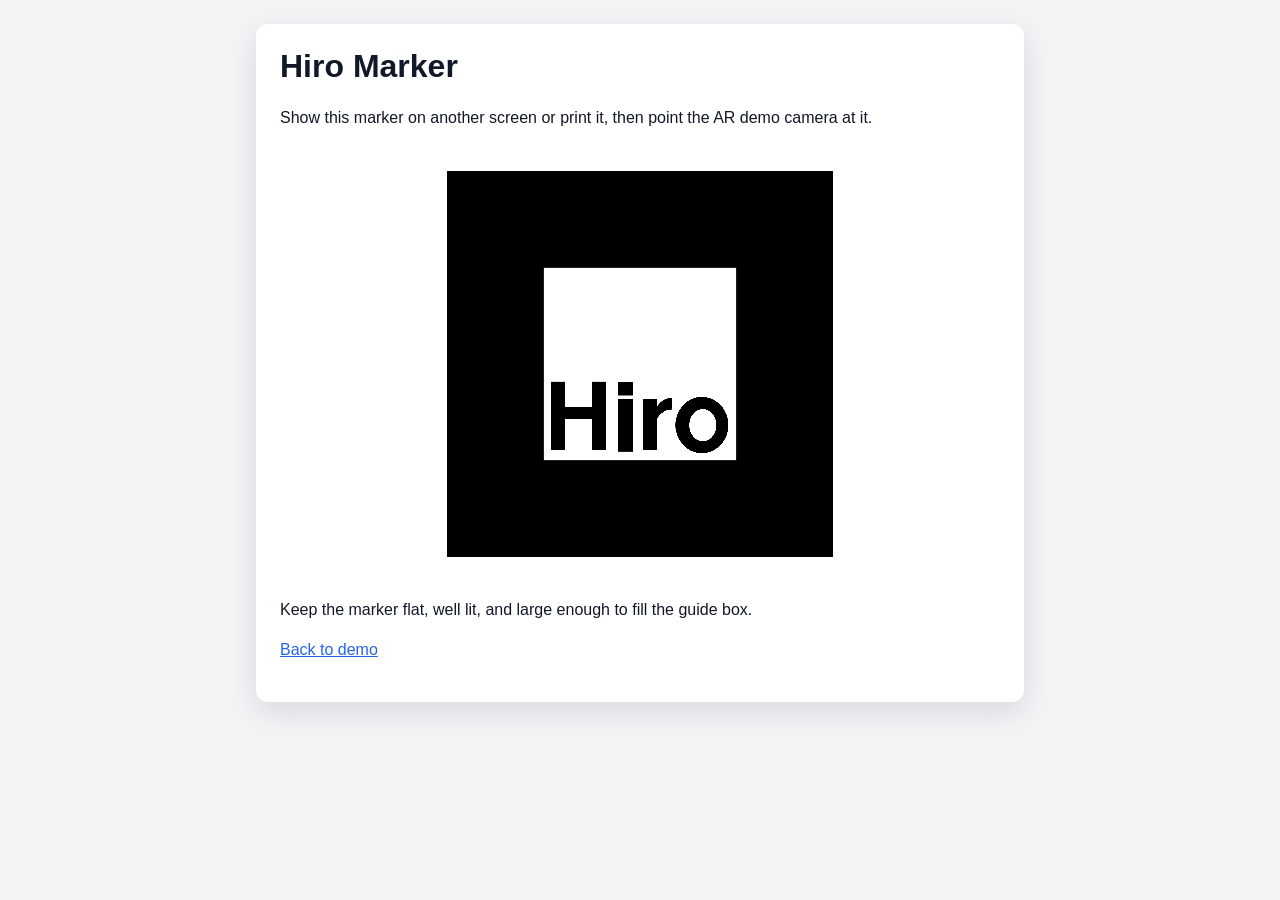
==== marker.html @ b1f1c274 "dsfdsf" ====
<!DOCTYPE html>
<html lang="en">
  <head>
    <meta charset="UTF-8" />
    <meta name="viewport" content="width=device-width, initial-scale=1.0" />
    <title>Hiro Marker</title>
    <style>
      body {
        margin: 0;
        padding: 24px;
        color: #111827;
        background: #f3f4f6;
        font-family: sans-serif;
      }

      main {
        max-width: 720px;
        margin: 0 auto;
        padding: 24px;
        background: white;
        border-radius: 12px;
        box-shadow: 0 10px 30px rgba(15, 23, 42, 0.12);
      }

      h1 {
        margin-top: 0;
      }

      p {
        line-height: 1.5;
      }

      img {
        display: block;
        width: 100%;
        max-width: 420px;
        margin: 24px auto;
        background: white;
        image-rendering: pixelated;
      }

      a {
        color: #2563eb;
      }

      @media print {
        body {
          padding: 0;
          background: white;
        }

        main {
          max-width: none;
          padding: 0;
          box-shadow: none;
        }

        .no-print {
          display: none;
        }
      }
    </style>
  </head>
  <body>
    <main>
      <h1>Hiro Marker</h1>
      <p>
        Show this marker on another screen or print it, then point the AR demo
        camera at it.
      </p>
      <img
        src="./hiro.png"
        alt="Hiro marker"
      />
      <p>Keep the marker flat, well lit, and large enough to fill the guide box.</p>
      <p class="no-print"><a href="./index.html">Back to demo</a></p>
    </main>
  </body>
</html>
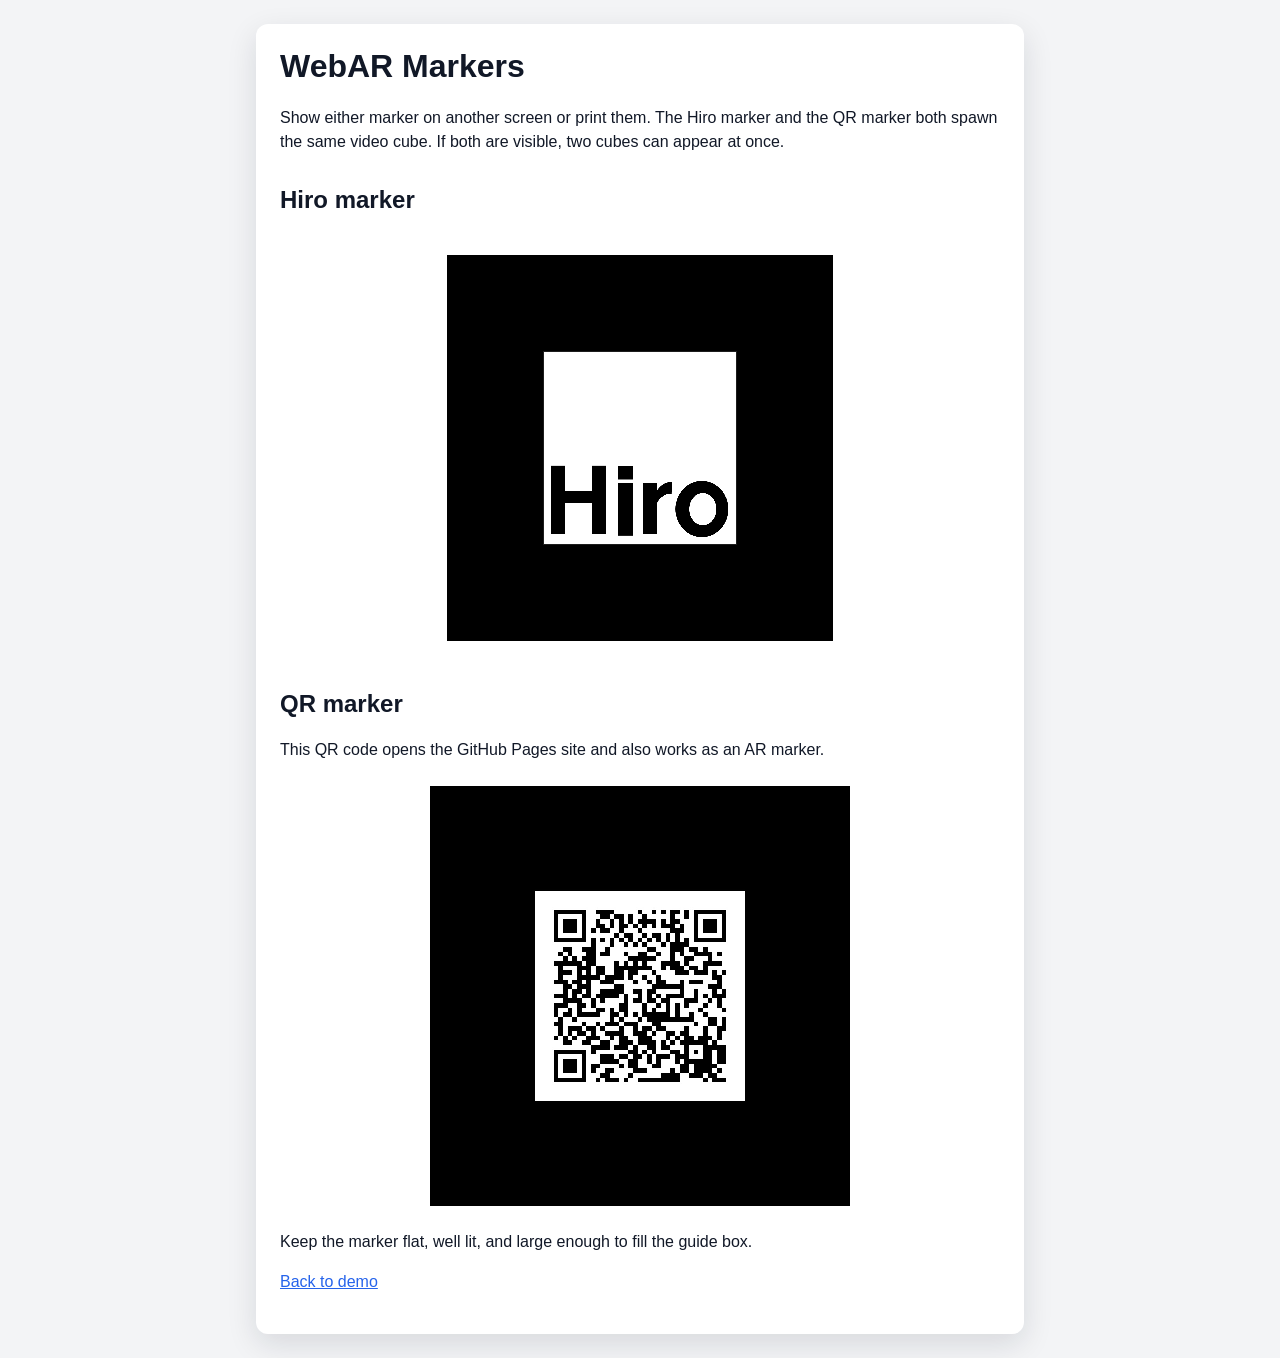
==== commit 89080c1d: "ffgggg" ====
--- a/marker.html
+++ b/marker.html
@@ -3,7 +3,7 @@
   <head>
     <meta charset="UTF-8" />
     <meta name="viewport" content="width=device-width, initial-scale=1.0" />
-    <title>Hiro Marker</title>
+    <title>WebAR Markers</title>
     <style>
       body {
         margin: 0;
@@ -24,6 +24,10 @@
 
       h1 {
         margin-top: 0;
+      }
+
+      h2 {
+        margin-top: 32px;
       }
 
       p {
@@ -63,14 +67,24 @@
   </head>
   <body>
     <main>
-      <h1>Hiro Marker</h1>
+      <h1>WebAR Markers</h1>
       <p>
-        Show this marker on another screen or print it, then point the AR demo
-        camera at it.
+        Show either marker on another screen or print them. The Hiro marker and
+        the QR marker both spawn the same video cube. If both are visible, two
+        cubes can appear at once.
       </p>
+      <h2>Hiro marker</h2>
       <img
         src="./hiro.png"
         alt="Hiro marker"
+      />
+      <h2>QR marker</h2>
+      <p>
+        This QR code opens the GitHub Pages site and also works as an AR marker.
+      </p>
+      <img
+        src="./github-pages-qr-marker.jpg"
+        alt="QR marker for the WebAR demo"
       />
       <p>Keep the marker flat, well lit, and large enough to fill the guide box.</p>
       <p class="no-print"><a href="./index.html">Back to demo</a></p>
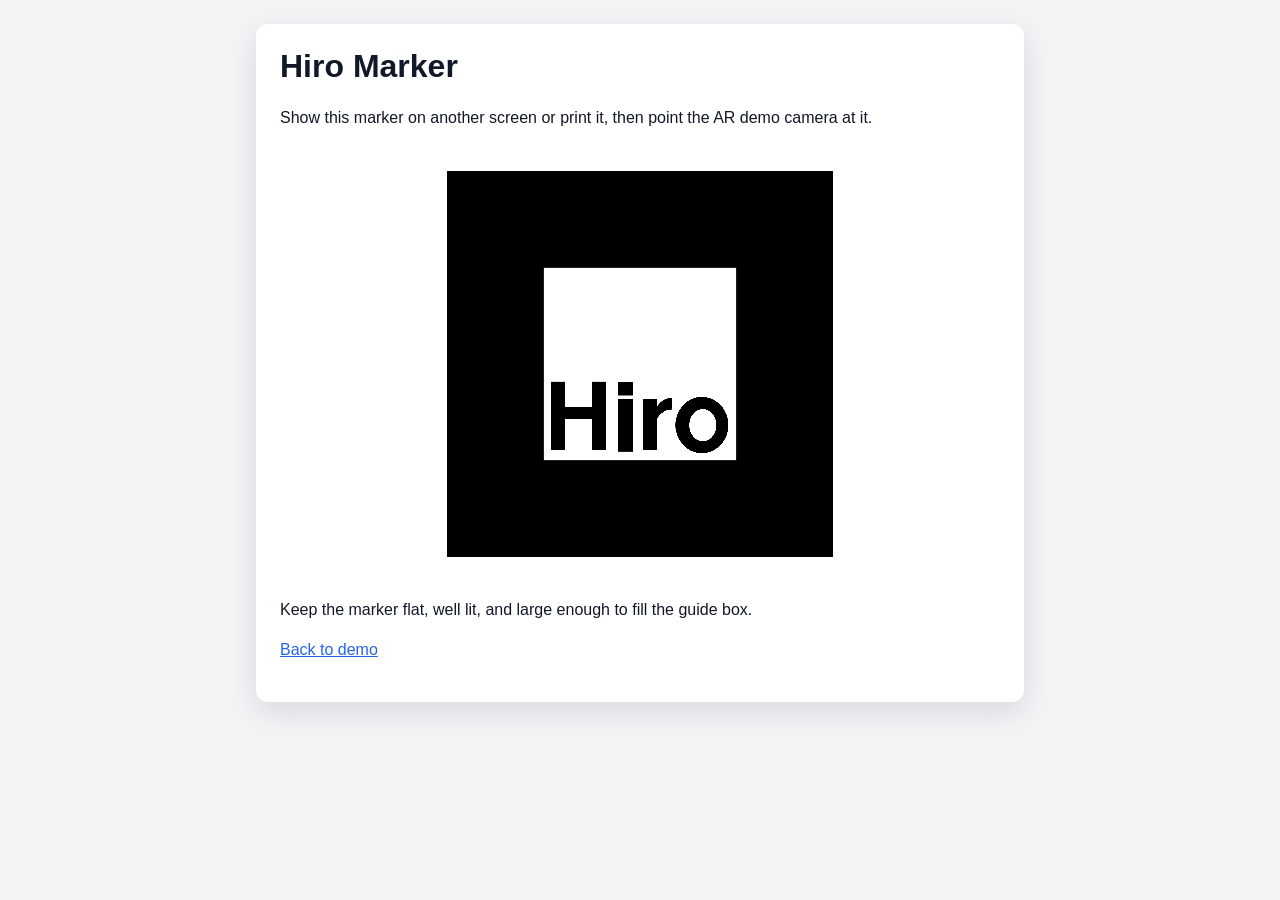
==== commit 6985b90c: "Revert "ffgggg" This reverts commit 89080c1d204ecedd4557e706b2b00c671c0597da." ====
--- a/marker.html
+++ b/marker.html
@@ -3,7 +3,7 @@
   <head>
     <meta charset="UTF-8" />
     <meta name="viewport" content="width=device-width, initial-scale=1.0" />
-    <title>WebAR Markers</title>
+    <title>Hiro Marker</title>
     <style>
       body {
         margin: 0;
@@ -24,10 +24,6 @@
 
       h1 {
         margin-top: 0;
-      }
-
-      h2 {
-        margin-top: 32px;
       }
 
       p {
@@ -67,24 +63,14 @@
   </head>
   <body>
     <main>
-      <h1>WebAR Markers</h1>
+      <h1>Hiro Marker</h1>
       <p>
-        Show either marker on another screen or print them. The Hiro marker and
-        the QR marker both spawn the same video cube. If both are visible, two
-        cubes can appear at once.
+        Show this marker on another screen or print it, then point the AR demo
+        camera at it.
       </p>
-      <h2>Hiro marker</h2>
       <img
         src="./hiro.png"
         alt="Hiro marker"
-      />
-      <h2>QR marker</h2>
-      <p>
-        This QR code opens the GitHub Pages site and also works as an AR marker.
-      </p>
-      <img
-        src="./github-pages-qr-marker.jpg"
-        alt="QR marker for the WebAR demo"
       />
       <p>Keep the marker flat, well lit, and large enough to fill the guide box.</p>
       <p class="no-print"><a href="./index.html">Back to demo</a></p>
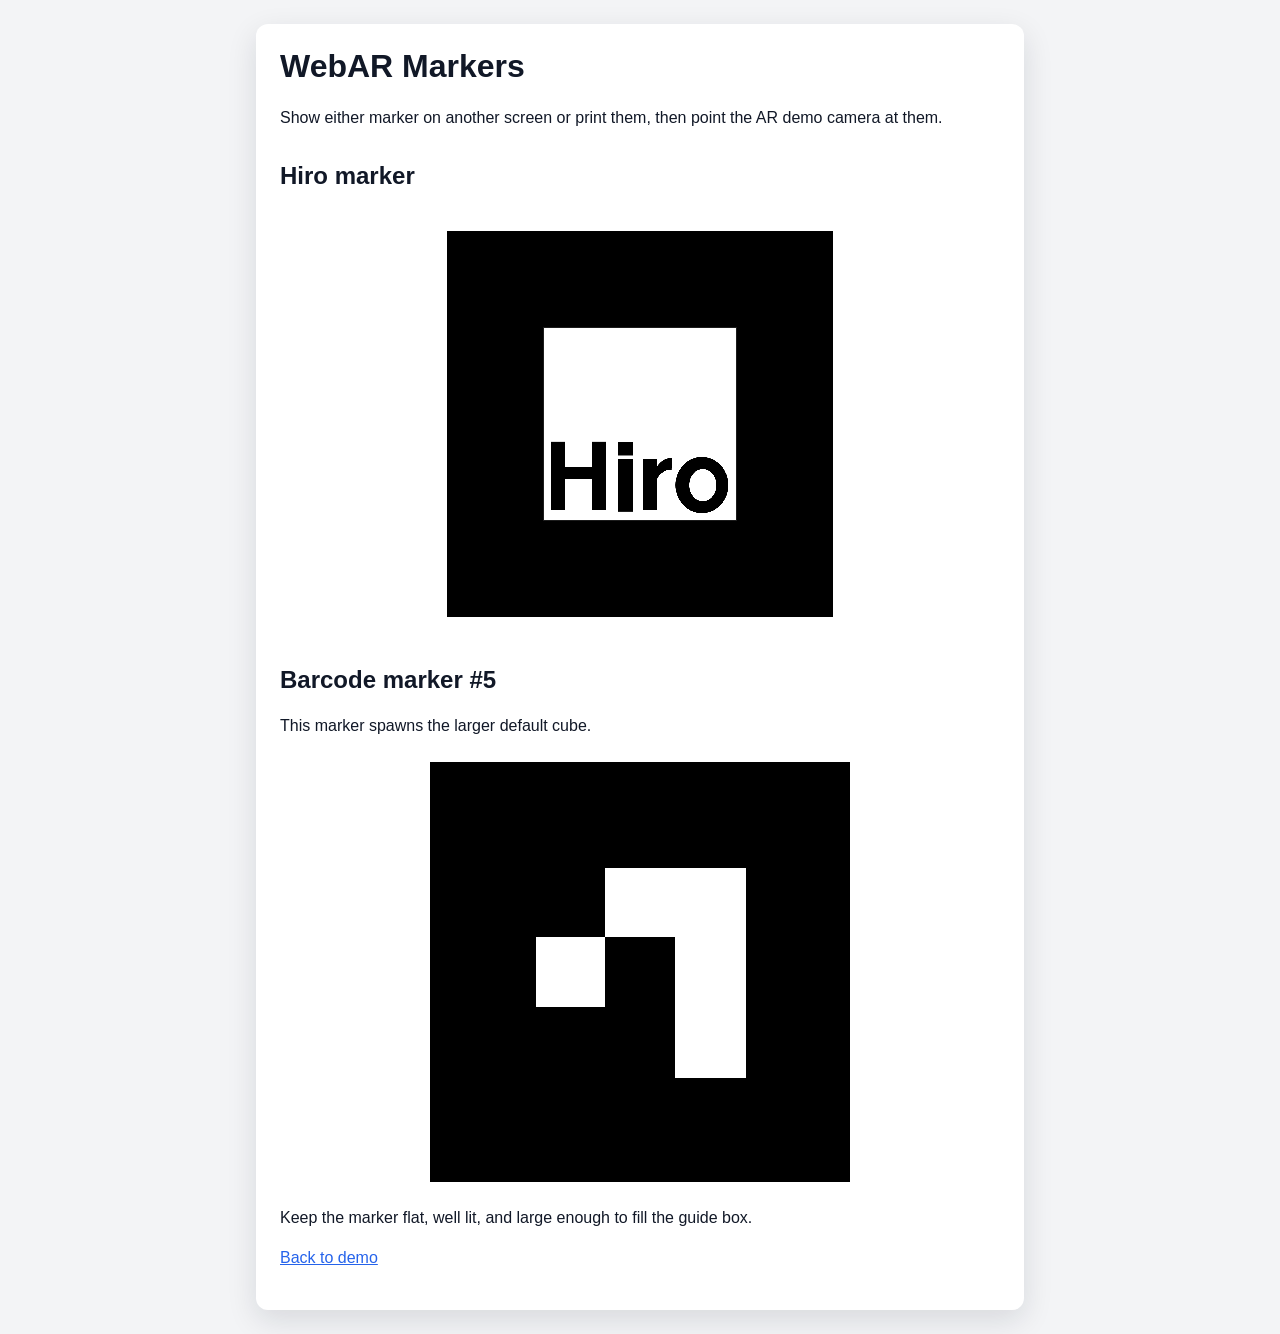
==== commit 0d75f33b: "rerwrewr" ====
--- a/marker.html
+++ b/marker.html
@@ -3,7 +3,7 @@
   <head>
     <meta charset="UTF-8" />
     <meta name="viewport" content="width=device-width, initial-scale=1.0" />
-    <title>Hiro Marker</title>
+    <title>WebAR Markers</title>
     <style>
       body {
         margin: 0;
@@ -24,6 +24,10 @@
 
       h1 {
         margin-top: 0;
+      }
+
+      h2 {
+        margin-top: 32px;
       }
 
       p {
@@ -63,14 +67,23 @@
   </head>
   <body>
     <main>
-      <h1>Hiro Marker</h1>
+      <h1>WebAR Markers</h1>
       <p>
-        Show this marker on another screen or print it, then point the AR demo
-        camera at it.
+        Show either marker on another screen or print them, then point the AR
+        demo camera at them.
       </p>
+      <h2>Hiro marker</h2>
       <img
         src="./hiro.png"
         alt="Hiro marker"
+      />
+      <h2>Barcode marker #5</h2>
+      <p>
+        This marker spawns the larger default cube.
+      </p>
+      <img
+        src="./assets/markers/barcode-5@4x.png"
+        alt="Barcode marker number 5"
       />
       <p>Keep the marker flat, well lit, and large enough to fill the guide box.</p>
       <p class="no-print"><a href="./index.html">Back to demo</a></p>
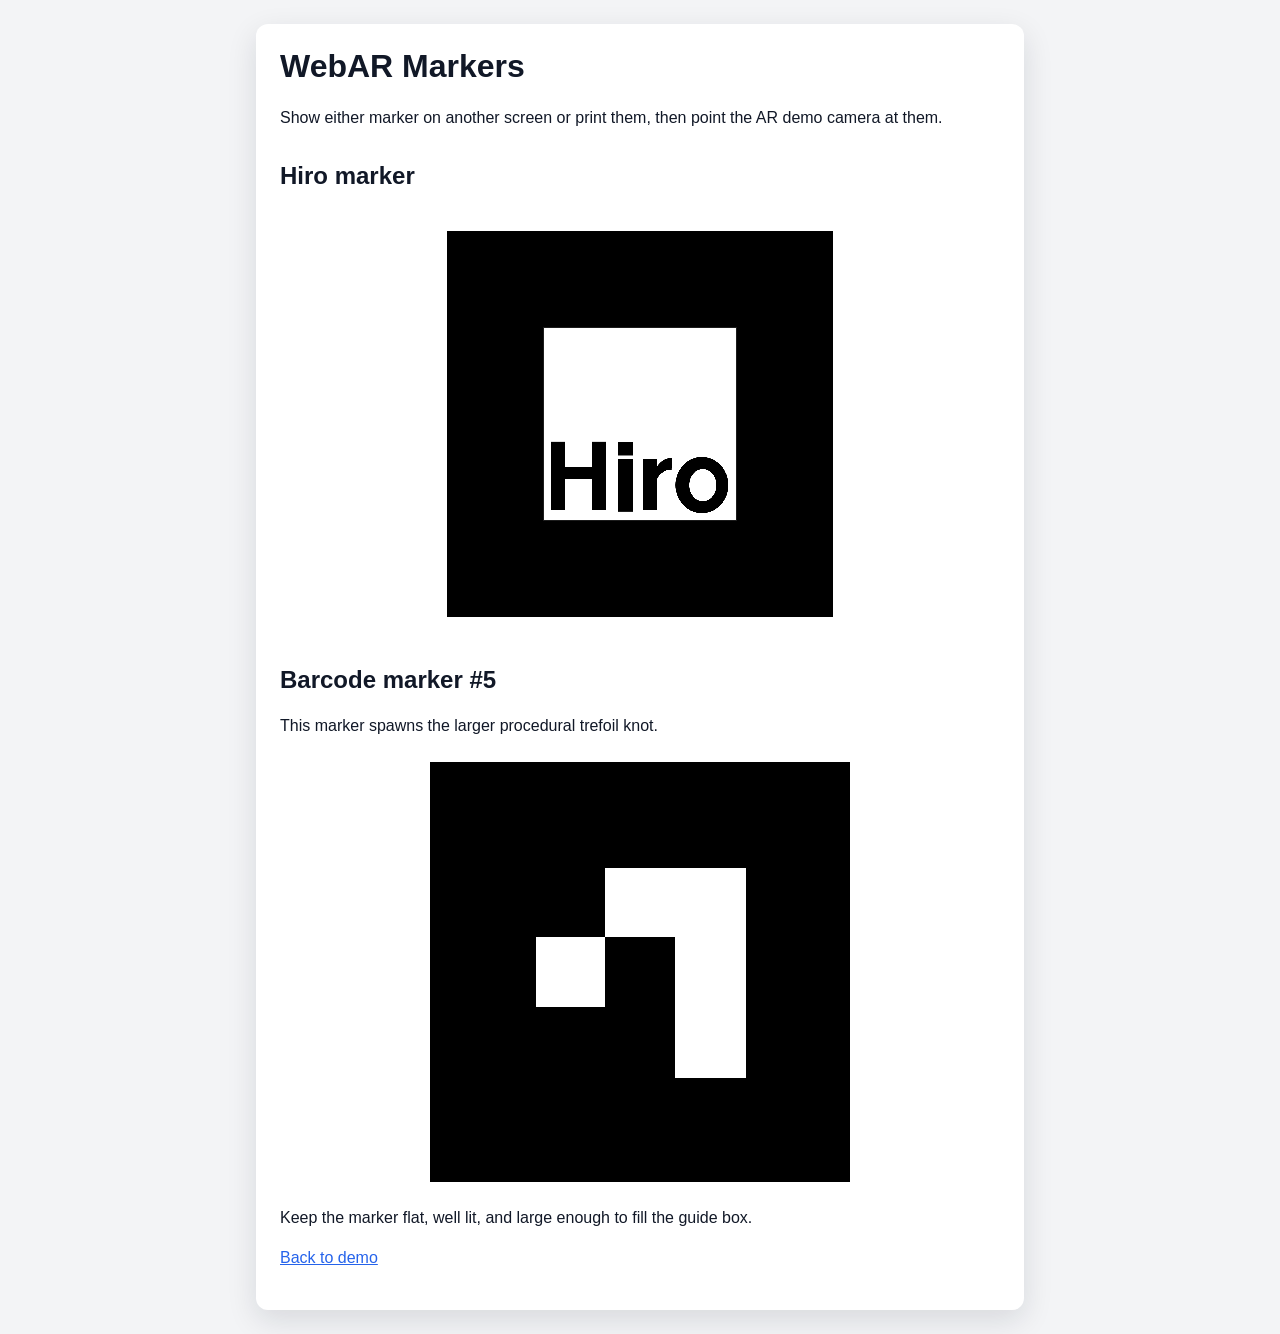
==== commit 62105b17: "trefoil" ====
--- a/marker.html
+++ b/marker.html
@@ -79,7 +79,7 @@
       />
       <h2>Barcode marker #5</h2>
       <p>
-        This marker spawns the larger default cube.
+        This marker spawns the larger procedural trefoil knot.
       </p>
       <img
         src="./assets/markers/barcode-5@4x.png"
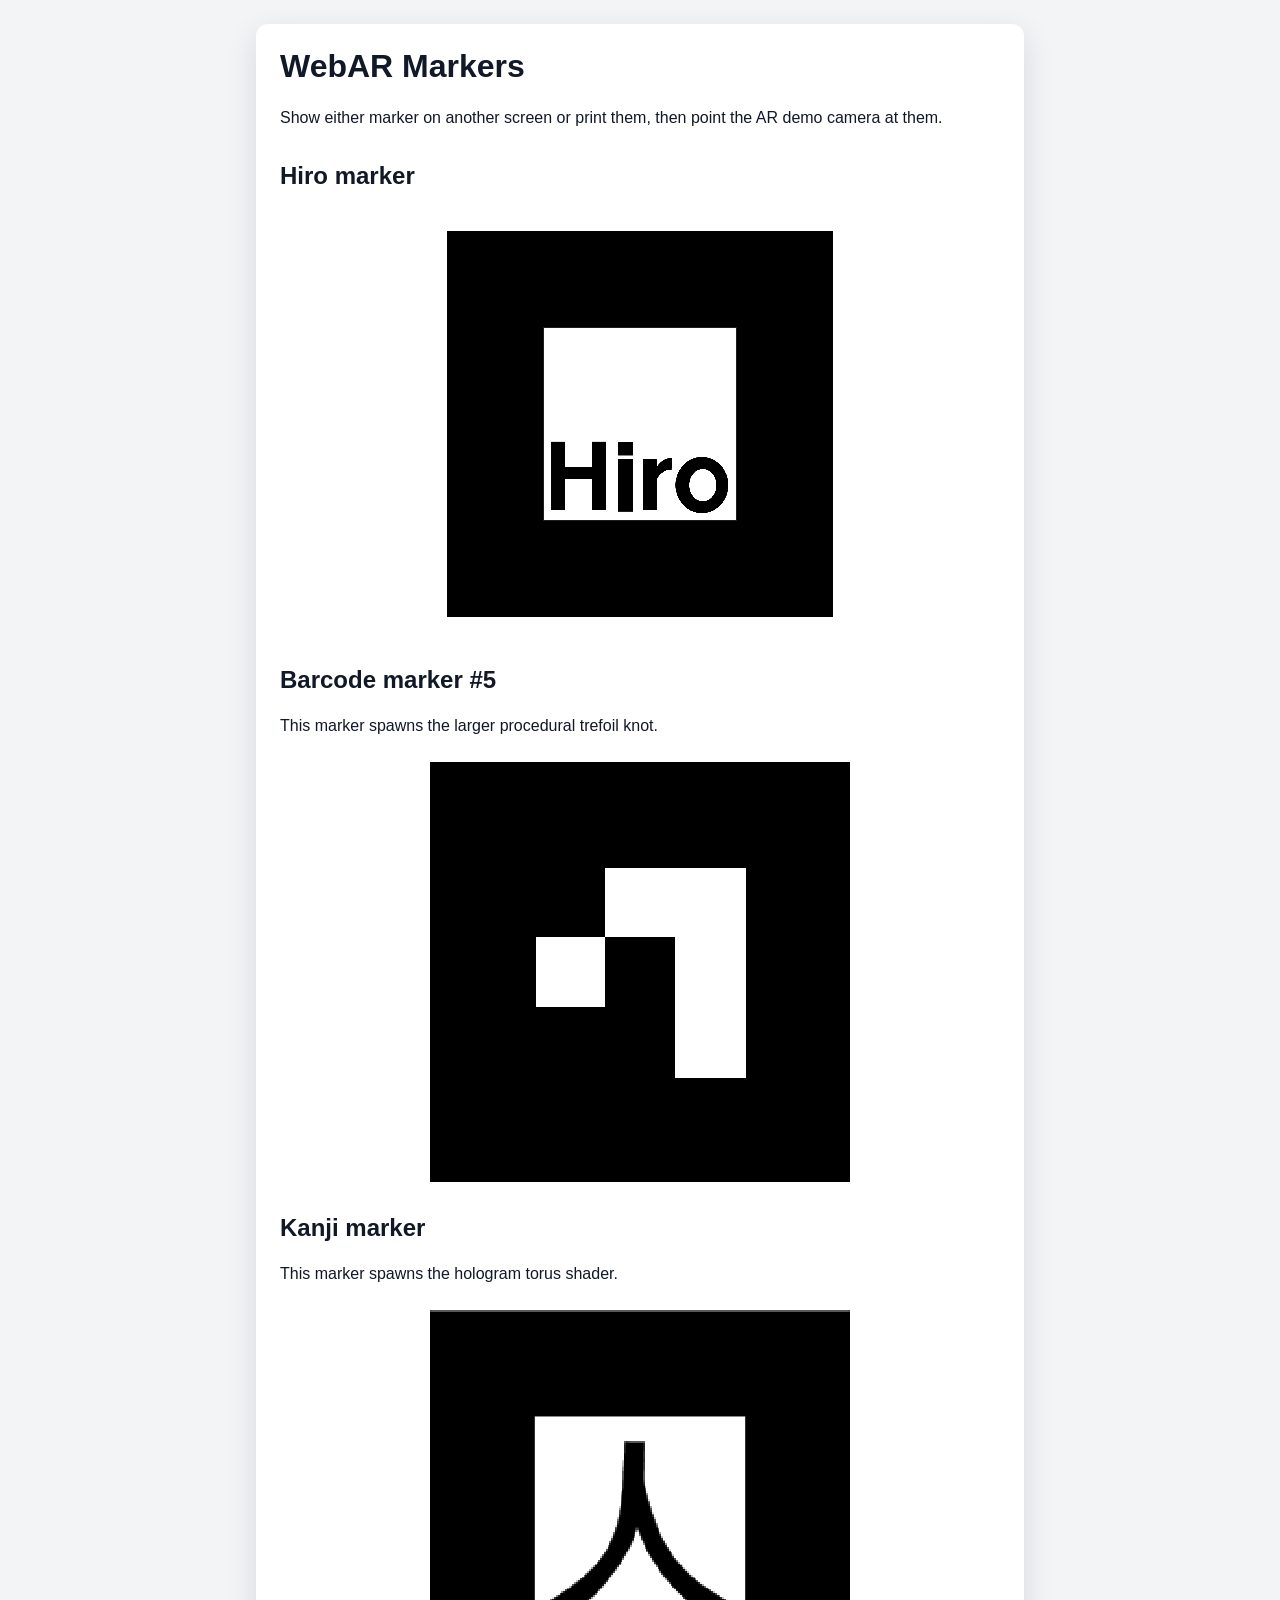
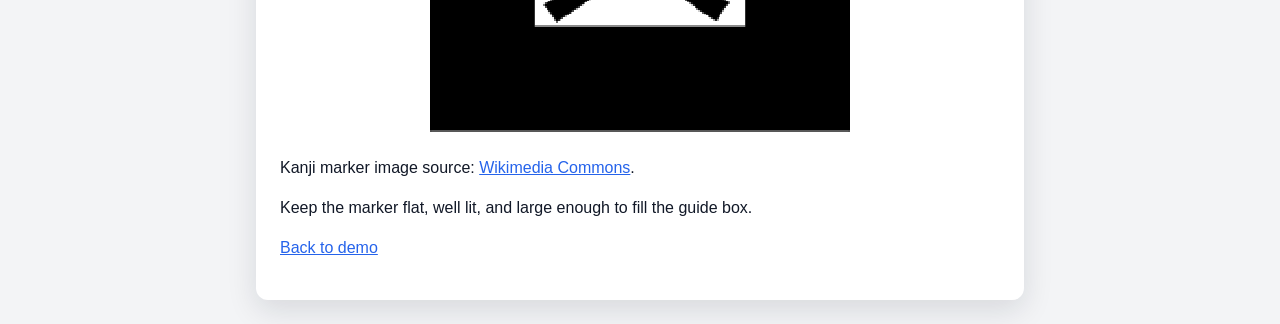
==== commit d5b8d22c: "fgadsfdsfsd" ====
--- a/marker.html
+++ b/marker.html
@@ -85,6 +85,18 @@
         src="./assets/markers/barcode-5@4x.png"
         alt="Barcode marker number 5"
       />
+      <h2>Kanji marker</h2>
+      <p>
+        This marker spawns the hologram torus shader.
+      </p>
+      <img
+        src="./assets/markers/kanji-marker.png"
+        alt="Kanji marker"
+      />
+      <p class="no-print">
+        Kanji marker image source:
+        <a href="https://commons.wikimedia.org/wiki/File:Kanji_marker_ARjs.png">Wikimedia Commons</a>.
+      </p>
       <p>Keep the marker flat, well lit, and large enough to fill the guide box.</p>
       <p class="no-print"><a href="./index.html">Back to demo</a></p>
     </main>
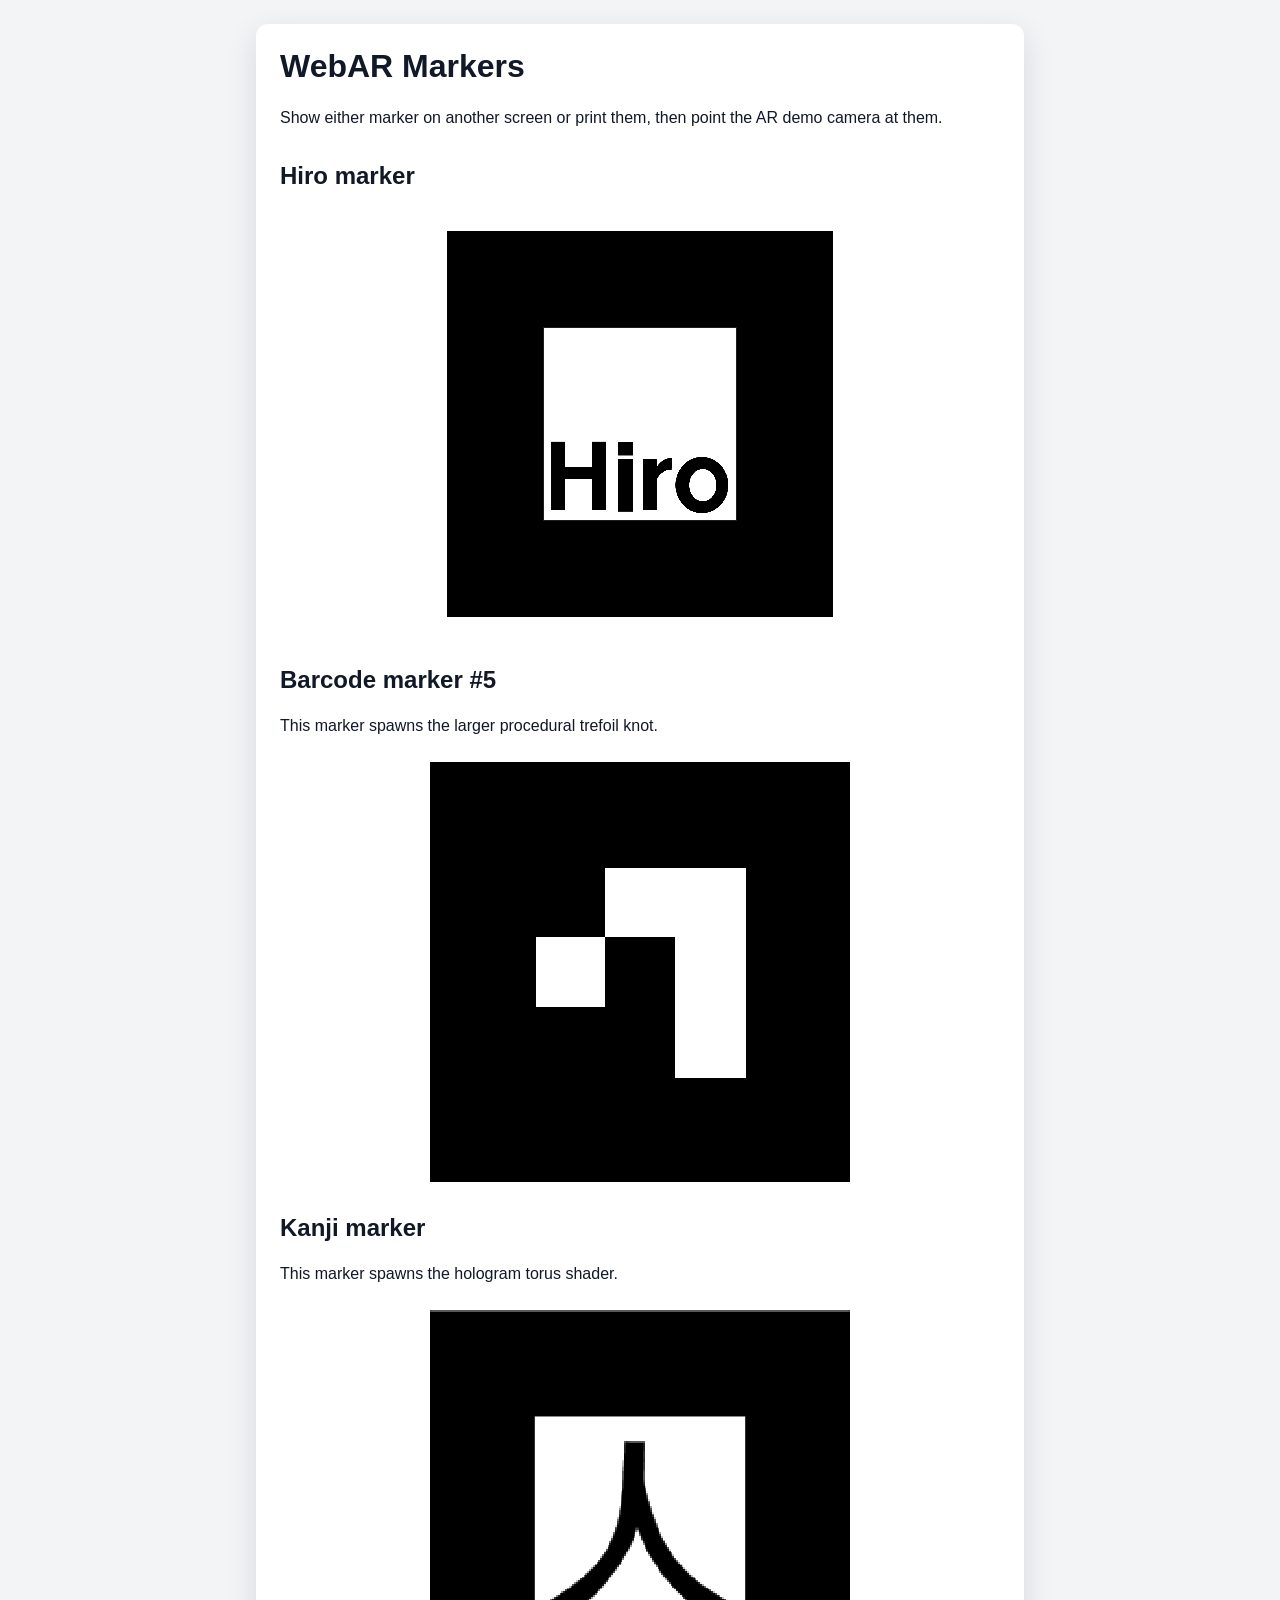
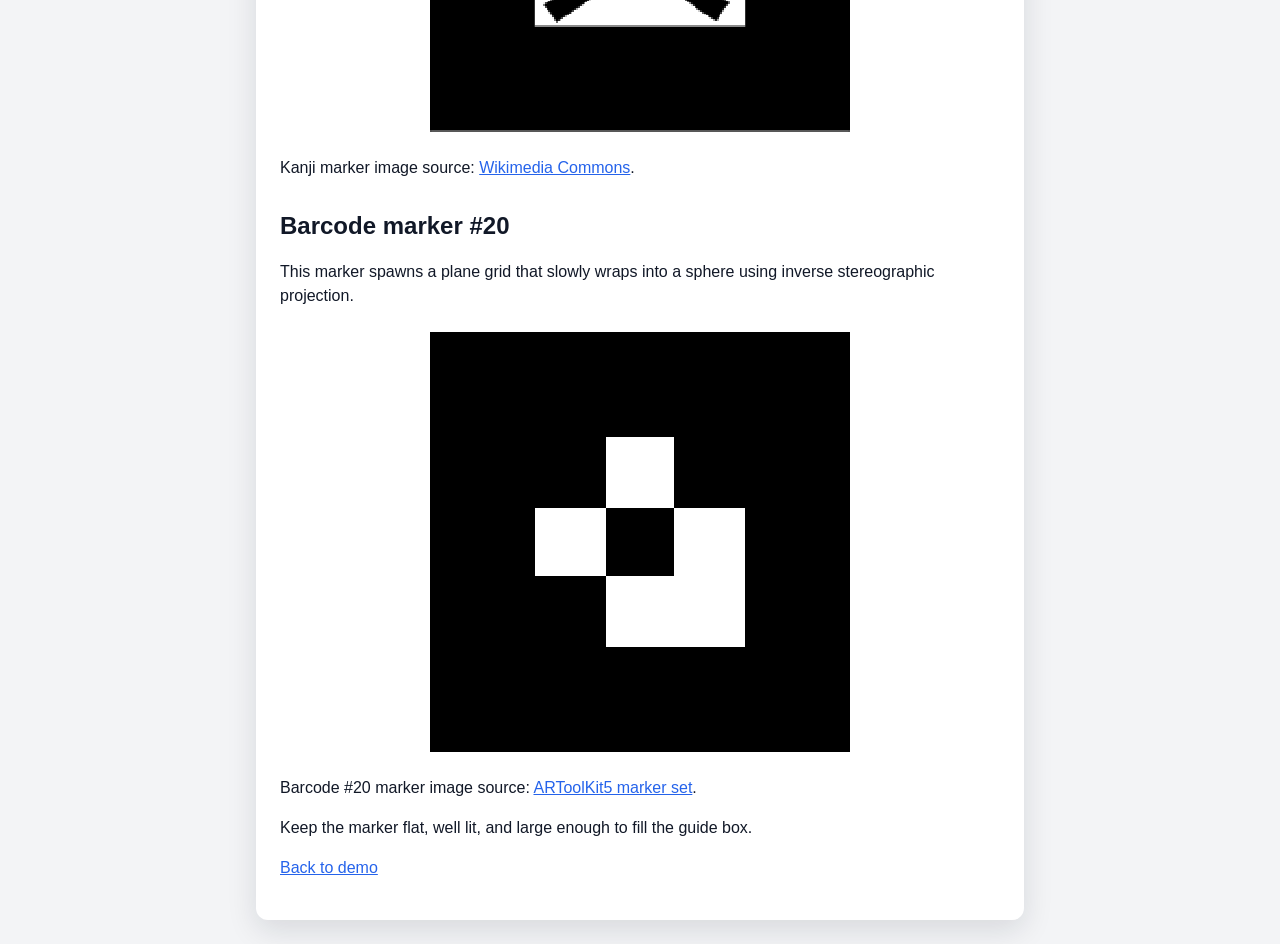
==== commit 3a9da418: "gfhfgdh" ====
--- a/marker.html
+++ b/marker.html
@@ -97,6 +97,19 @@
         Kanji marker image source:
         <a href="https://commons.wikimedia.org/wiki/File:Kanji_marker_ARjs.png">Wikimedia Commons</a>.
       </p>
+      <h2>Barcode marker #20</h2>
+      <p>
+        This marker spawns a plane grid that slowly wraps into a sphere using
+        inverse stereographic projection.
+      </p>
+      <img
+        src="./assets/markers/barcode-20@4x.png"
+        alt="Barcode marker number 20"
+      />
+      <p class="no-print">
+        Barcode #20 marker image source:
+        <a href="https://github.com/artoolkit/artoolkit5/blob/master/doc/patterns/Matrix%20code%203x3%20%2872dpi%29/20.png">ARToolKit5 marker set</a>.
+      </p>
       <p>Keep the marker flat, well lit, and large enough to fill the guide box.</p>
       <p class="no-print"><a href="./index.html">Back to demo</a></p>
     </main>
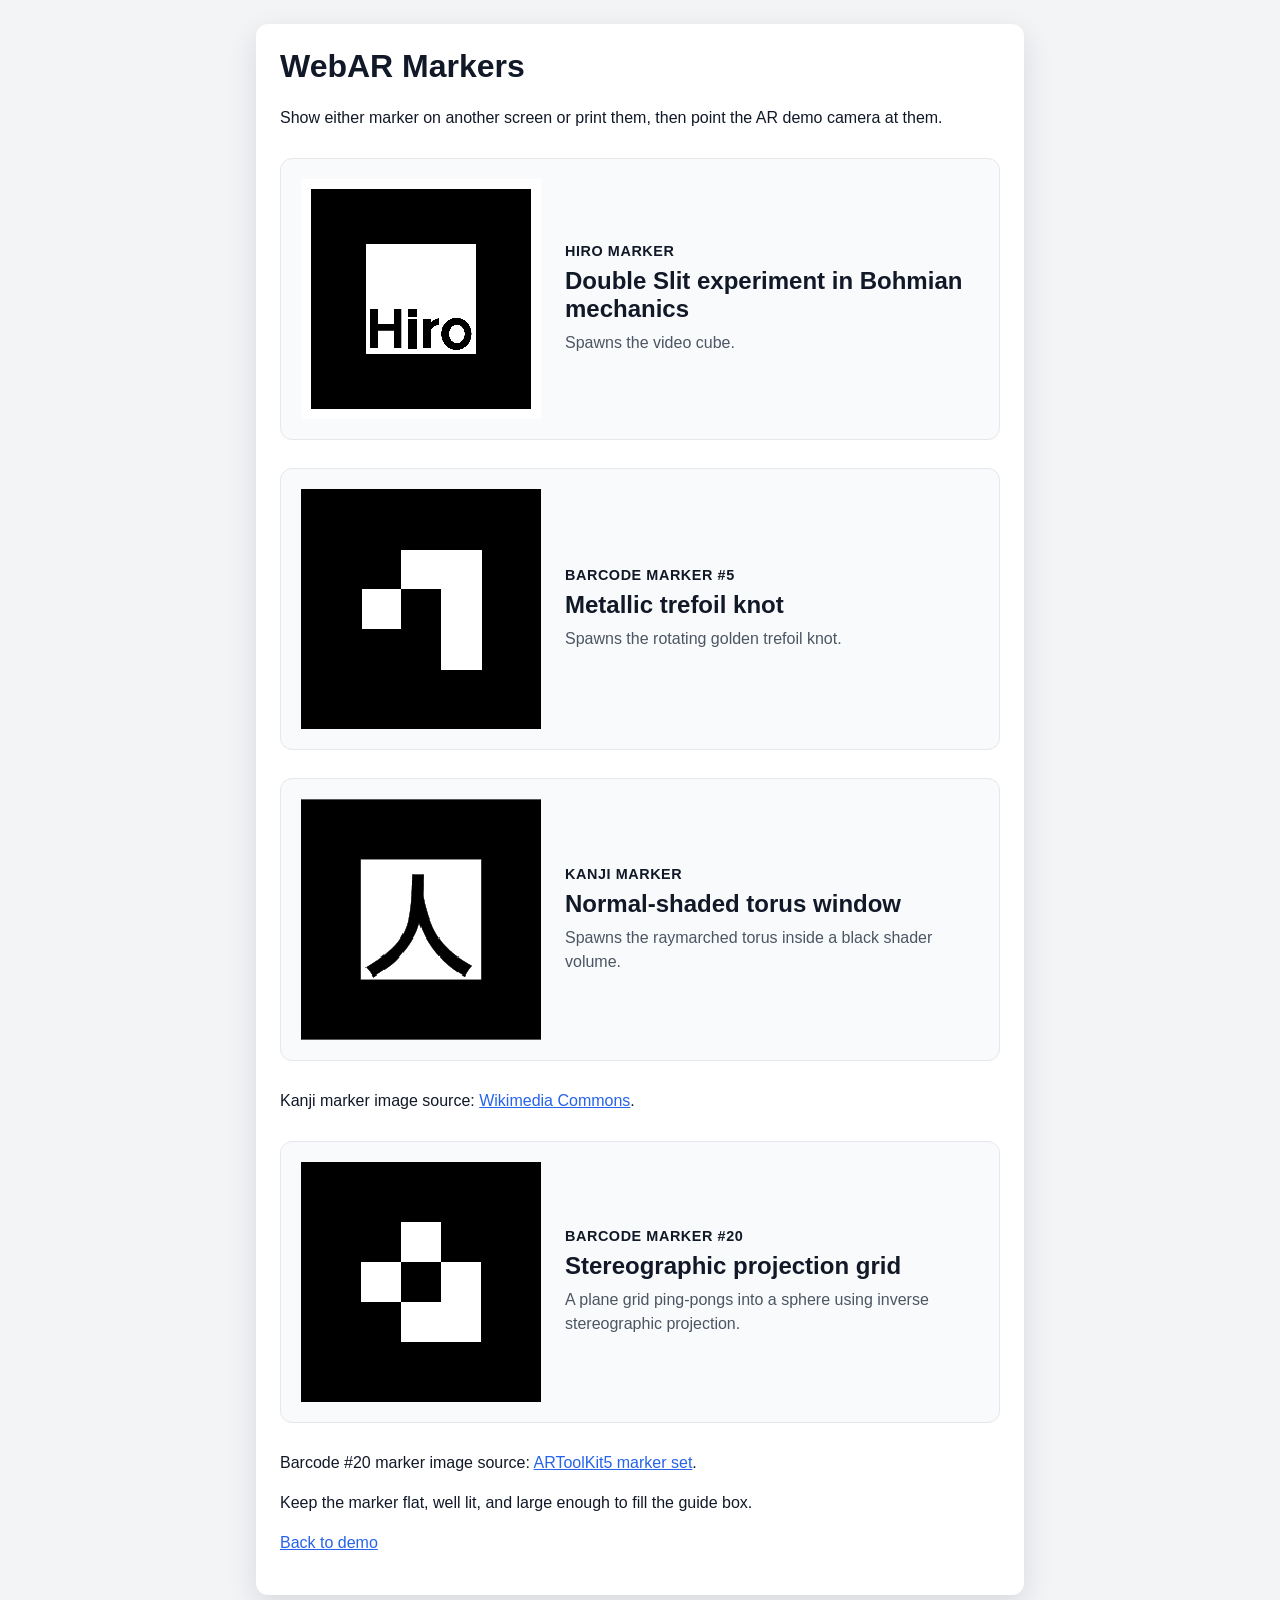
==== commit 2c9c03ca: "ghfghg" ====
--- a/marker.html
+++ b/marker.html
@@ -27,24 +27,61 @@
       }
 
       h2 {
-        margin-top: 32px;
+        margin: 0 0 8px 0;
       }
 
       p {
         line-height: 1.5;
       }
 
-      img {
+      .marker-card {
+        display: grid;
+        grid-template-columns: minmax(160px, 240px) 1fr;
+        gap: 24px;
+        align-items: center;
+        margin: 28px 0;
+        padding: 20px;
+        border: 1px solid #e5e7eb;
+        border-radius: 12px;
+        background: #f9fafb;
+      }
+
+      .marker-card img {
         display: block;
         width: 100%;
-        max-width: 420px;
-        margin: 24px auto;
+        max-width: 240px;
+        margin: 0;
         background: white;
         image-rendering: pixelated;
       }
 
+      .marker-card p {
+        margin: 0;
+        color: #4b5563;
+      }
+
+      .marker-name {
+        margin-bottom: 8px;
+        color: #111827;
+        font-size: 0.9rem;
+        font-weight: 700;
+        letter-spacing: 0.04em;
+        text-transform: uppercase;
+      }
+
       a {
         color: #2563eb;
+      }
+
+      @media (max-width: 640px) {
+        .marker-card {
+          grid-template-columns: 1fr;
+        }
+
+        .marker-card img {
+          max-width: 360px;
+          margin: 0 auto;
+        }
       }
 
       @media print {
@@ -72,40 +109,57 @@
         Show either marker on another screen or print them, then point the AR
         demo camera at them.
       </p>
-      <h2>Hiro marker</h2>
-      <img
-        src="./hiro.png"
-        alt="Hiro marker"
-      />
-      <h2>Barcode marker #5</h2>
-      <p>
-        This marker spawns the larger procedural trefoil knot.
-      </p>
-      <img
-        src="./assets/markers/barcode-5@4x.png"
-        alt="Barcode marker number 5"
-      />
-      <h2>Kanji marker</h2>
-      <p>
-        This marker spawns the hologram torus shader.
-      </p>
-      <img
-        src="./assets/markers/kanji-marker.png"
-        alt="Kanji marker"
-      />
+      <section class="marker-card">
+        <img
+          src="./hiro.png"
+          alt="Hiro marker"
+        />
+        <div>
+          <div class="marker-name">Hiro marker</div>
+          <h2>Double Slit experiment in Bohmian mechanics</h2>
+          <p>Spawns the video cube.</p>
+        </div>
+      </section>
+
+      <section class="marker-card">
+        <img
+          src="./assets/markers/barcode-5@4x.png"
+          alt="Barcode marker number 5"
+        />
+        <div>
+          <div class="marker-name">Barcode marker #5</div>
+          <h2>Metallic trefoil knot</h2>
+          <p>Spawns the rotating golden trefoil knot.</p>
+        </div>
+      </section>
+
+      <section class="marker-card">
+        <img
+          src="./assets/markers/kanji-marker.png"
+          alt="Kanji marker"
+        />
+        <div>
+          <div class="marker-name">Kanji marker</div>
+          <h2>Normal-shaded torus window</h2>
+          <p>Spawns the raymarched torus inside a black shader volume.</p>
+        </div>
+      </section>
       <p class="no-print">
         Kanji marker image source:
         <a href="https://commons.wikimedia.org/wiki/File:Kanji_marker_ARjs.png">Wikimedia Commons</a>.
       </p>
-      <h2>Barcode marker #20</h2>
-      <p>
-        This marker spawns a plane grid that slowly wraps into a sphere using
-        inverse stereographic projection.
-      </p>
-      <img
-        src="./assets/markers/barcode-20@4x.png"
-        alt="Barcode marker number 20"
-      />
+
+      <section class="marker-card">
+        <img
+          src="./assets/markers/barcode-20@4x.png"
+          alt="Barcode marker number 20"
+        />
+        <div>
+          <div class="marker-name">Barcode marker #20</div>
+          <h2>Stereographic projection grid</h2>
+          <p>A plane grid ping-pongs into a sphere using inverse stereographic projection.</p>
+        </div>
+      </section>
       <p class="no-print">
         Barcode #20 marker image source:
         <a href="https://github.com/artoolkit/artoolkit5/blob/master/doc/patterns/Matrix%20code%203x3%20%2872dpi%29/20.png">ARToolKit5 marker set</a>.
